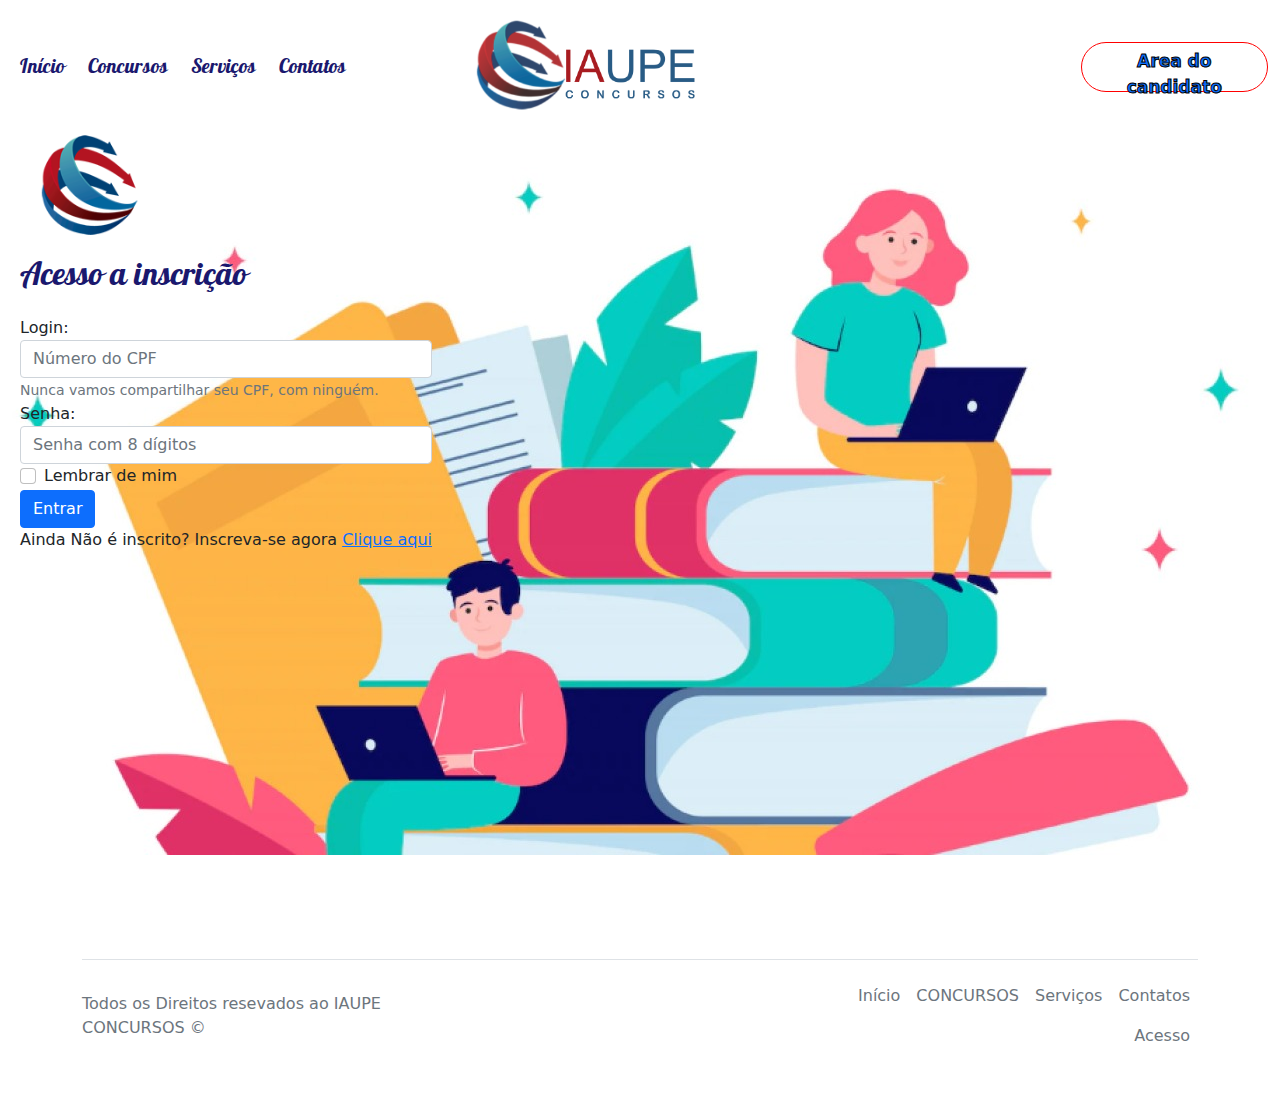
==== pages/acesso.html @ b19d6fc4 "Area de teste de sites" ====
<!DOCTYPE html>
<html lang="pt-br">
<head>
    <meta charset="UTF-8">
    <!-- Icone e título da Asupe-->
    <title>IAUPE CONCURSOS</title>
    <link rel="icon" href="../img/Logos/IconeIAUPE.png">
    <!-- Font google -->
    <link rel="preconnect" href="https://fonts.googleapis.com">
    <link rel="preconnect" href="https://fonts.gstatic.com" crossorigin>
    <link href="https://fonts.googleapis.com/css2?family=Pattaya&display=swap" rel="stylesheet">
    <!-- CSS -->
    <link rel="stylesheet" href="../css/main.css">
    <link rel="stylesheet" href="../bootstrap/css/bootstrap.min.css">
    <link rel="stylesheet" href="../normalize/normalize.css">
    <!-- JS -->
    <script defer src="../bootstrap/js/bootstrap.min.js"></script>
</head>

<body>
    <header>
        <!-- Menu das URLs -->
        <nav class="navbar navbar-expand-lg navbar-light">
            <div class="container-fluid">
              <button class="navbar-toggler" type="button"
              data-bs-toggle="collapse" data-bs-target="#navbarSupportedContent" 
              aria-controls="navbarSupportedContent" aria-expanded="false" 
              aria-label="Toggle navigation">
                <span class="navbar-toggler-icon"></span>
              </button>
              <div class="collapse navbar-collapse" id="navbarSupportedContent">
                <ul class="navbar-nav me-auto mb-2 mb-lg-0">
                  <li class="nav-item">
                    <a class="nav-link active" aria-current="page" 
                    href="../index.html"><h1>Início</h1></a>
                  </li>
                  <li class="nav-item">
                    <a class="nav-link" href="concursos.html"><h1>Concursos</h1></a>
                  </li>
                  <li class="nav-item">
                    <a class="nav-link" href="serviços.html"><h1>Serviços</h1></a>
                  </li>
                  <li class="nav-item">
                    <a class="nav-link" href="contatos.html"><h1>Contatos</h1></a>
                  </li>
              </div>
            </div>
            <div class="container">
           <!-- logo do Asupe atual -->
           <a class="logo" href="../index.html"> <img src="../img/Logos/Logo Concursos .png"> </a> 
           <!-- Área de acesso -->
           <button class="btn"><a href="acesso.html">
          <strong>Area do candidato</strong></a></button>
        </div>
          </nav>		
</header>

<header class="fundo-cadastro">
	<!-- Fomrmulário de Login -->
    <form class="Acessodosite" method="POST"  action="../Php/dadosClientes.php">
      <div class="postagemCa1">
        <img src="../img/Logos/IconeIAUPE.png"></div>
        <H1>Acesso a inscrição</H1>
      <div class="form-group">
        <label for="">Login:</label>
        <input type="text" class="form-control" id="CPF" 
        aria-describedby="emailHelp" placeholder="Número do CPF">
        <small id="emailHelp" class="form-text text-muted">
        Nunca vamos compartilhar seu CPF, com ninguém.</small>
      </div>
      <div class="form-group">
        <label for="exampleInputPassword1">Senha:</label>
        <input type="password" class="form-control" id="exampleInputPassword1"
        placeholder="Senha com 8 dígitos">
      </div>
      <div class="form-group form-check">
        <input type="checkbox" class="form-check-input" id="exampleCheck1">
        <label class="form-check-label" for="exampleCheck1">Lembrar de mim</label>
      </div>
      <button type="submit" class="btn btn-primary">Entrar</button>

      <p>Ainda Não é inscrito?  
        Inscreva-se agora <a href="Inscrição.html">Clique aqui</a></p>
    </form>

     
   
</div>

	</header>

  <div class="container">
    <footer class="d-flex flex-wrap justify-content-between align-items-center py-3 my-4 border-top">
      <p class="col-md-4 mb-0 text-muted">Todos os Direitos resevados ao IAUPE CONCURSOS &copy;</p>
  
      <a href="/" class="col-md-4 d-flex align-items-center 
      justify-content-center mb-3 mb-md-0 me-md-auto link-dark text-decoration-none">
        <svg class="bi me-2" width="40" height="32"> </svg>
      </a>
  
      <ul class="nav col-md-4 justify-content-end">
        <li class="nav-item"><a href="../index.html" class="nav-link px-2 text-muted">Início</a></li>
        <li class="nav-item"><a href="concursos.html" class="nav-link px-2 text-muted">CONCURSOS</a></li>
        <li class="nav-item"><a href="serviços.html" class="nav-link px-2 text-muted">Serviços</a></li>
        <li class="nav-item"><a href="contatos.html" class="nav-link px-2 text-muted">Contatos</a></li>
        <li class="nav-item"><a href="acesso.html" class="nav-link px-2 text-muted">Acesso</a></li>
      </ul>
  </footer>
</div>
</body>
</html>
---- css/main.css ----
:root {
	--rosa:#1a186e;
	--azul:rgb(255, 0, 0);
	--cinza:rgb(255, 255, 255);

}
h1 {
	color: var(--rosa);
	font-family: 'Pattaya', sans-serif;
}
h2,h3 {
	color: var(--rosa);
	font-family: 'Arial black', Times , sans-serif;
}



/* Logo */
header .container .logo img {
  width: 40%;
  height: 20%;
}

/*botão*/
header .container .btn a{
   font-size: 17px;
   text-decoration: none; 
   -webkit-text-stroke-width: 1px; 
   -webkit-text-stroke-color: #000;
}
header .container .btn {
    width: 800px;
    height: 50px;
	border-color: red;	
	border-radius: 120px;
}

/* Barra de navegação */
header .nav-link h1 {
    font-size: 20px;
    margin-right: 7px;
}
header .nav-link h1:hover {
   color:var(--azul);
}

/***********************/
/****Página inicial*****/
/**********************/
.col-lg-4 img {
    width: 400px;
    height: 250px;
}

/***********************/
/****Acesso*************/
/**********************/
.fundo-cadastro {
	background-image:url("../img/background/loginP.jpg");
	background-repeat: no-repeat;
	background-size: 100%;
	display: flex;
	width: 100%;
	height: 800px;
}
/* Fim */

/*Inscrições Abertas */
.InscriA a {
 text-decoration: none;

}

/* Em Andamento */
.Andamento tr {
	display: inline-block;
}
.Andamento a {
	text-decoration: none;
}

/*Postagens no site */
.postagemCa1 img {
	margin-left: 20px;
	width: 100px;
	height: 100px;
}

/* Login e senha */
.Acessodosite {
	margin-left: 20px;
}

/* Inscrição */
.Insc td{
	text-align: left;
	
}
.needs-validation {
	padding-left: 3%;
	
}


/***********************/
/****Contatos*****/
/**********************/
.fundo-contato {
	background-image: url("../img/background/contatos.jpg");
	background-repeat: no-repeat;
	background-size: 100%;
	display: flex;
	width: 100%;
	height: 800px;
}

/* Postagens */
#postagemC1 {
	background-color: darkblue;
	width: 100%;
	display: table;
}
#postagemC1 h1{
	color: orangered;
	font-family: Samanata, sans-serif;
	text-align: center;
}

/* concursos */
#Concursos{
	background-color: darkblue;
	width: 100%;
	display: table;
}
#Concursos h1 {
	color: white;
	font-family: monospace, sans-serif;
	text-align: center;
	text-shadow: 5px 2px 2px black;
}

/* background do site */
#fundo {
	width: 100%;
	display: flex;
}
/*Fim*/

/***********************/
/****Eventos*****/
/**********************/
.fundo-eventos {
	background-image: url("https://images.pexels.com/photos/919734/pexels-photo-919734.jpeg?auto=compress&cs=tinysrgb&dpr=2&h=650&w=940");
	background-repeat: no-repeat;
	background-size: 100%;
	display: flex;
	width: 100%;
	height: 800px;
}

/*Postagens no site */
#postagemE1 {
	background-color: yellow;
	width: 100%;
	display: table;
}
#postagemE1 h1{
	color: darkblue;
	text-align: center;
}

/* Background do site */
#fundo {
	width: 100%;
	display: flex;
}
/*  Fim  */

/***********************/
/****Serviços*****/
/**********************/
.fundo-serviços{
	background-image: url("../img/background/serviços.jpg");
	background-repeat: no-repeat;
	background-size: 100%;
	display: flex;
	width: 100%;
	height: 800px;
}
/* Postagens do site */
#postagemS1 {
	background-color: yellow;
	width: 100%;
	display: table;
}
#postagemS1 h1{
	color: orangered;
	font-family: Samanata , sans-serif;
	text-align: center;
}
/* Background do site */
#fundo {
	width: 100%;
	display: flex;
}
/*  Fim  */

/***********************/
/****Viagens*****/
/**********************/
.fundo-viagens{
	background-image: url("../img/background/viagens.jpg");
	background-repeat: no-repeat;
	background-size: 100%;
	display: flex;
	width: 100%;
	height: 800px;
}
/* Postagens */
#postagemV1 {
	background-color: cadetblue;
	width: 100%;
	display: table;
}
#postagemV1 h1{
	color: orangered;
	font-family: Samanata, sans-serif;
	text-align: center;
}
/* background do site */
#fundo {
	width: 100%;
	display: flex;
}
/* Fim */
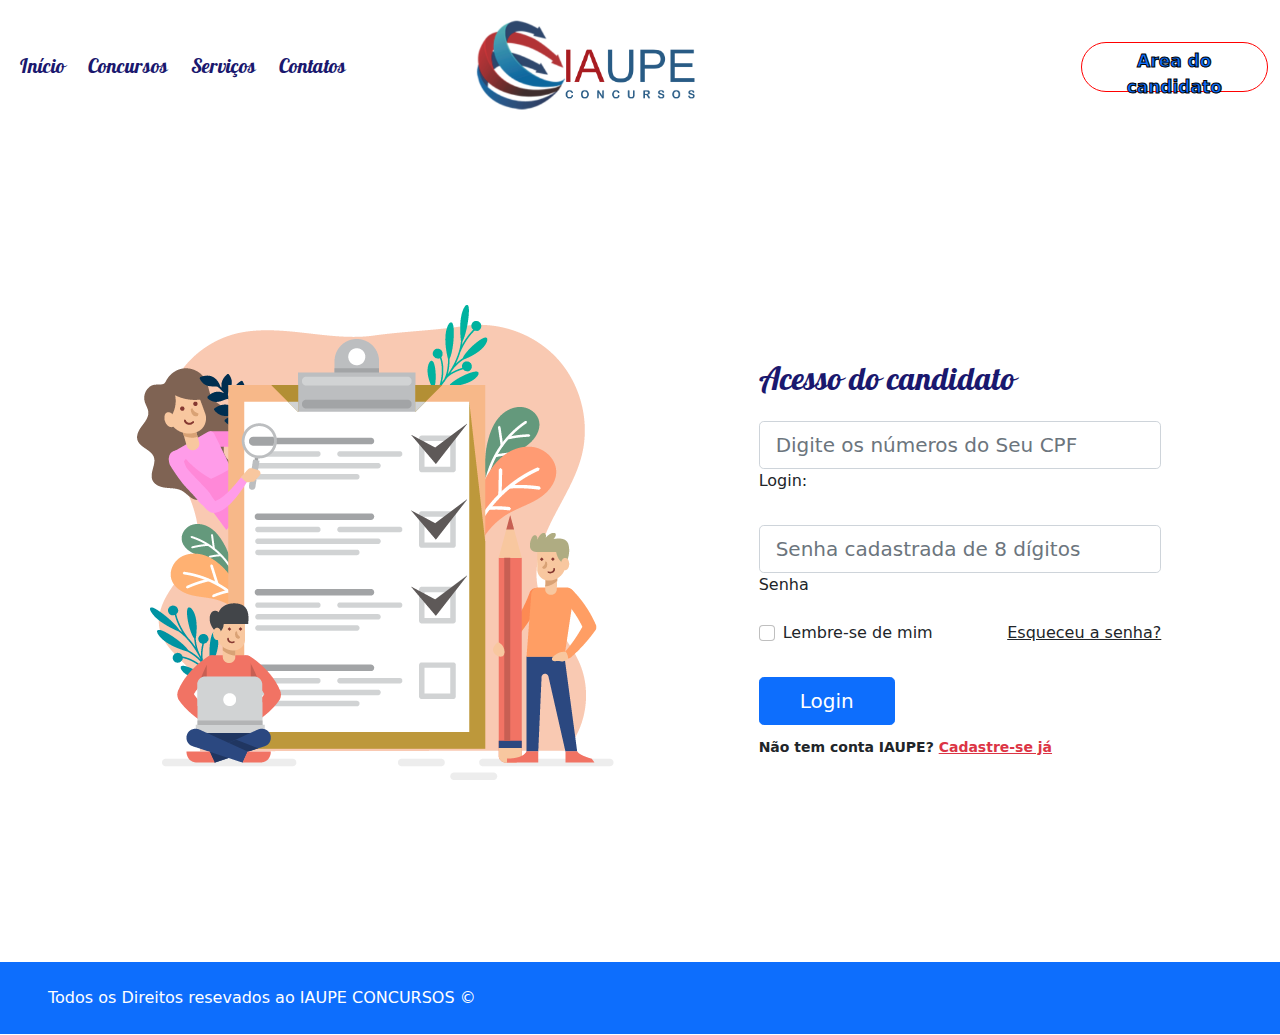
==== commit 03b842e4: "Atualização da página de Login e Inscrição" ====
--- a/pages/acesso.html
+++ b/pages/acesso.html
@@ -18,94 +18,119 @@
 </head>
 
 <body>
-    <header>
-        <!-- Menu das URLs -->
-        <nav class="navbar navbar-expand-lg navbar-light">
-            <div class="container-fluid">
-              <button class="navbar-toggler" type="button"
-              data-bs-toggle="collapse" data-bs-target="#navbarSupportedContent" 
-              aria-controls="navbarSupportedContent" aria-expanded="false" 
-              aria-label="Toggle navigation">
-                <span class="navbar-toggler-icon"></span>
-              </button>
-              <div class="collapse navbar-collapse" id="navbarSupportedContent">
-                <ul class="navbar-nav me-auto mb-2 mb-lg-0">
-                  <li class="nav-item">
-                    <a class="nav-link active" aria-current="page" 
-                    href="../index.html"><h1>Início</h1></a>
-                  </li>
-                  <li class="nav-item">
-                    <a class="nav-link" href="concursos.html"><h1>Concursos</h1></a>
-                  </li>
-                  <li class="nav-item">
-                    <a class="nav-link" href="serviços.html"><h1>Serviços</h1></a>
-                  </li>
-                  <li class="nav-item">
-                    <a class="nav-link" href="contatos.html"><h1>Contatos</h1></a>
-                  </li>
-              </div>
+  <header>
+    <!-- Menu das URLs -->
+    <nav class="navbar navbar-expand-lg navbar-light">
+        <div class="container-fluid">
+          <button class="navbar-toggler" type="button"
+          data-bs-toggle="collapse" data-bs-target="#navbarSupportedContent" 
+          aria-controls="navbarSupportedContent" aria-expanded="false" 
+          aria-label="Toggle navigation">
+            <span class="navbar-toggler-icon"></span>
+          </button>
+          <div class="collapse navbar-collapse" id="navbarSupportedContent">
+            <ul class="navbar-nav me-auto mb-2 mb-lg-0">
+              <li class="nav-item">
+                <a class="nav-link active" aria-current="page" 
+                href="../index.html"><h1>Início</h1></a>
+              </li>
+              <li class="nav-item">
+                <a class="nav-link" href="concursos.html"><h1>Concursos</h1></a>
+              </li>
+              <li class="nav-item">
+                <a class="nav-link" href="serviços.html"><h1>Serviços</h1></a>
+              </li>
+              <li class="nav-item">
+                <a class="nav-link" href="contatos.html"><h1>Contatos</h1></a>
+              </li>
+          </div>
+        </div>
+        <div class="container">
+          <!-- logo do Asupe atual -->
+          <a class="logo" href="../index.html"> <img src="../img/Logos/Logo Concursos .png"> </a> 
+          <!-- Área de acesso -->
+          <button class="btn"><a href="acesso.html">
+         <strong>Area do candidato</strong></a></button>
+       </div>
+         </nav>		
+      </header>
+
+
+  <section class="vh-100">
+  <div class="container-fluid h-custom">
+    <div class="row d-flex justify-content-center align-items-center h-100">
+      <div class="col-md-9 col-lg-6 col-xl-5">
+        <img src="../img/banners/conteudo/inscrições.png"
+          class="img-fluid" alt="Iaupe Logo">
+      </div>
+      <div class="col-md-8 col-lg-6 col-xl-4 offset-xl-1">
+        <form>
+
+          <H1>Acesso do candidato</H1>
+
+          <!-- Email input -->
+          <div class="form-outline mb-4">
+            <input type="email" id="form3Example3" class="form-control form-control-lg"
+              placeholder="Digite os números do Seu CPF" />
+            <label class="form-label" for="form3Example3">Login:</label>
+          </div>
+
+          <!-- Password input -->
+          <div class="form-outline mb-3">
+            <input type="password" id="form3Example4" class="form-control form-control-lg"
+              placeholder="Senha cadastrada de 8 dígitos" />
+            <label class="form-label" for="form3Example4">Senha</label>
+          </div>
+
+          <div class="d-flex justify-content-between align-items-center">
+            <!-- Checkbox -->
+            <div class="form-check mb-0">
+              <input class="form-check-input me-2" type="checkbox" value="" id="form2Example3" />
+              <label class="form-check-label" for="form2Example3">
+                Lembre-se de mim
+              </label>
             </div>
-            <div class="container">
-           <!-- logo do Asupe atual -->
-           <a class="logo" href="../index.html"> <img src="../img/Logos/Logo Concursos .png"> </a> 
-           <!-- Área de acesso -->
-           <button class="btn"><a href="acesso.html">
-          <strong>Area do candidato</strong></a></button>
-        </div>
-          </nav>		
-</header>
+            <a href="#!" class="text-body">Esqueceu a senha?</a>
+          </div>
 
-<header class="fundo-cadastro">
-	<!-- Fomrmulário de Login -->
-    <form class="Acessodosite" method="POST"  action="../Php/dadosClientes.php">
-      <div class="postagemCa1">
-        <img src="../img/Logos/IconeIAUPE.png"></div>
-        <H1>Acesso a inscrição</H1>
-      <div class="form-group">
-        <label for="">Login:</label>
-        <input type="text" class="form-control" id="CPF" 
-        aria-describedby="emailHelp" placeholder="Número do CPF">
-        <small id="emailHelp" class="form-text text-muted">
-        Nunca vamos compartilhar seu CPF, com ninguém.</small>
+          <div class="text-center text-lg-start mt-4 pt-2">
+            <button type="button" class="btn btn-primary btn-lg"
+              style="padding-left: 2.5rem; padding-right: 2.5rem;">Login</button>
+            <p class="small fw-bold mt-2 pt-1 mb-0">Não tem conta IAUPE? <a href="Inscrição.html"
+                class="link-danger">Cadastre-se já</a></p>
+          </div>
+
+        </form>
       </div>
-      <div class="form-group">
-        <label for="exampleInputPassword1">Senha:</label>
-        <input type="password" class="form-control" id="exampleInputPassword1"
-        placeholder="Senha com 8 dígitos">
-      </div>
-      <div class="form-group form-check">
-        <input type="checkbox" class="form-check-input" id="exampleCheck1">
-        <label class="form-check-label" for="exampleCheck1">Lembrar de mim</label>
-      </div>
-      <button type="submit" class="btn btn-primary">Entrar</button>
+    </div>
+  </div>
+  <div
+    class="d-flex flex-column flex-md-row text-center text-md-start justify-content-between py-4 px-4 px-xl-5 bg-primary">
+    <!-- Copyright -->
+    <div class="text-white mb-3 mb-md-0">
+      Todos os Direitos resevados ao IAUPE CONCURSOS &copy;
+    </div>
+    <!-- Copyright -->
 
-      <p>Ainda Não é inscrito?  
-        Inscreva-se agora <a href="Inscrição.html">Clique aqui</a></p>
-    </form>
+    <!-- Right -->
+    <div>
+      <a href="#!" class="text-white me-4">
+        <i class="fab fa-facebook-f"></i>
+      </a>
+      <a href="#!" class="text-white me-4">
+        <i class="fab fa-twitter"></i>
+      </a>
+      <a href="#!" class="text-white me-4">
+        <i class="fab fa-google"></i>
+      </a>
+      <a href="#!" class="text-white">
+        <i class="fab fa-linkedin-in"></i>
+      </a>
+    </div>
+    <!-- Right -->
+  </div>
+</section>
 
-     
-   
-</div>
-
-	</header>
-
-  <div class="container">
-    <footer class="d-flex flex-wrap justify-content-between align-items-center py-3 my-4 border-top">
-      <p class="col-md-4 mb-0 text-muted">Todos os Direitos resevados ao IAUPE CONCURSOS &copy;</p>
-  
-      <a href="/" class="col-md-4 d-flex align-items-center 
-      justify-content-center mb-3 mb-md-0 me-md-auto link-dark text-decoration-none">
-        <svg class="bi me-2" width="40" height="32"> </svg>
-      </a>
-  
-      <ul class="nav col-md-4 justify-content-end">
-        <li class="nav-item"><a href="../index.html" class="nav-link px-2 text-muted">Início</a></li>
-        <li class="nav-item"><a href="concursos.html" class="nav-link px-2 text-muted">CONCURSOS</a></li>
-        <li class="nav-item"><a href="serviços.html" class="nav-link px-2 text-muted">Serviços</a></li>
-        <li class="nav-item"><a href="contatos.html" class="nav-link px-2 text-muted">Contatos</a></li>
-        <li class="nav-item"><a href="acesso.html" class="nav-link px-2 text-muted">Acesso</a></li>
-      </ul>
-  </footer>
 </div>
 </body>
 </html>--- a/css/main.css
+++ b/css/main.css
@@ -232,4 +232,22 @@
 	width: 100%;
 	display: flex;
 }
+
+.divider:after,
+.divider:before {
+content: "";
+flex: 1;
+height: 1px;
+background: #eee;
+}
+.h-custom {
+height: calc(100% - 73px);
+}
+@media (max-width: 450px) {
+.h-custom {
+height: 100%;
+}
+}
+
+
 /* Fim */
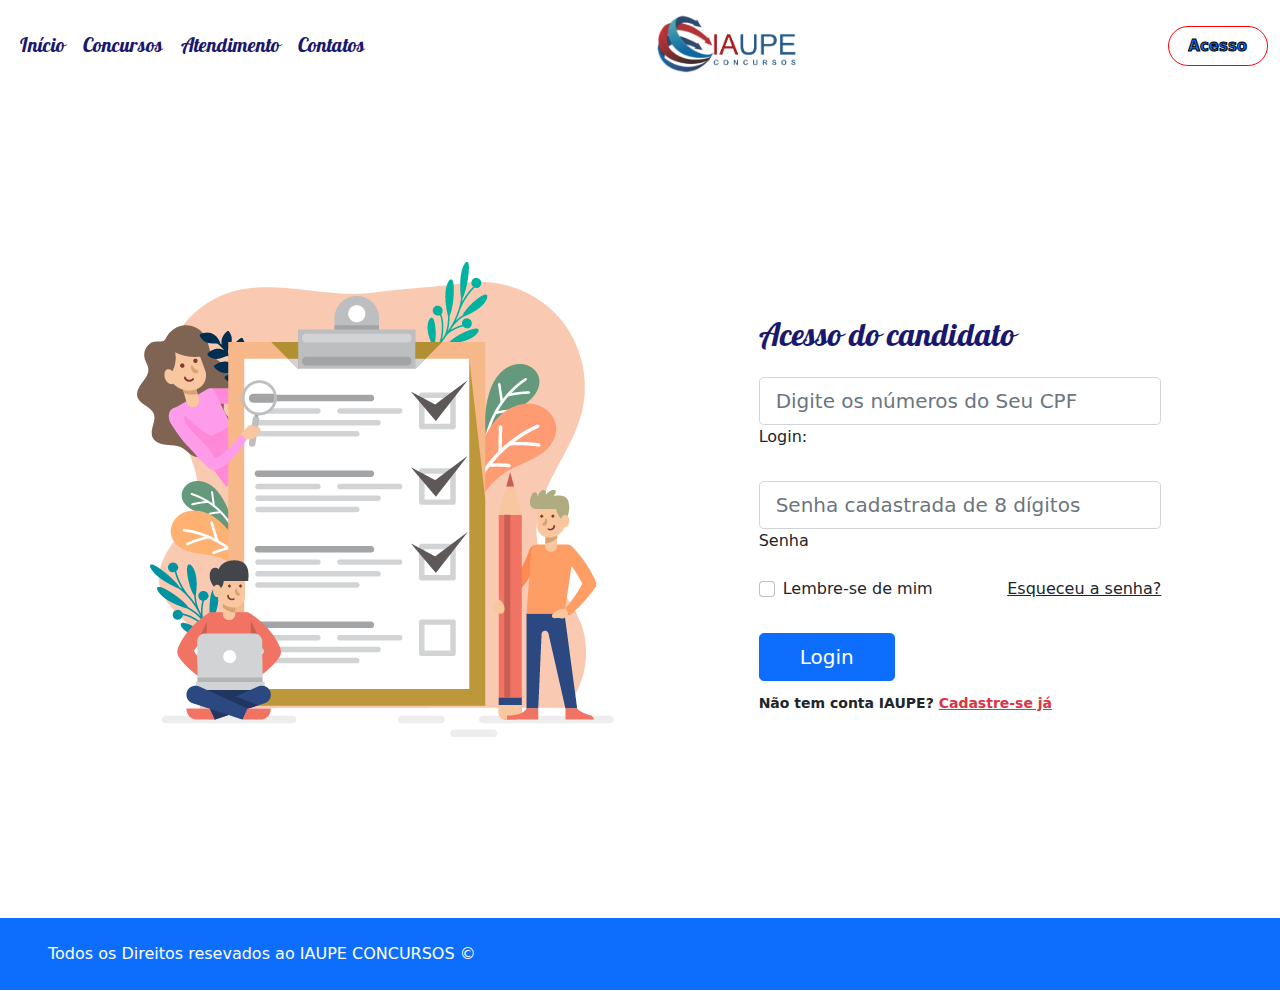
==== commit 84c5e0da: "Atualização visual" ====
--- a/pages/acesso.html
+++ b/pages/acesso.html
@@ -38,7 +38,7 @@
                 <a class="nav-link" href="concursos.html"><h1>Concursos</h1></a>
               </li>
               <li class="nav-item">
-                <a class="nav-link" href="serviços.html"><h1>Serviços</h1></a>
+                <a class="nav-link" href="serviços.html"><h1>Atendimento</h1></a>
               </li>
               <li class="nav-item">
                 <a class="nav-link" href="contatos.html"><h1>Contatos</h1></a>
@@ -50,7 +50,7 @@
           <a class="logo" href="../index.html"> <img src="../img/Logos/Logo Concursos .png"> </a> 
           <!-- Área de acesso -->
           <button class="btn"><a href="acesso.html">
-         <strong>Area do candidato</strong></a></button>
+         <strong>Acesso</strong></a></button>
        </div>
          </nav>		
       </header>
@@ -99,7 +99,6 @@
             <p class="small fw-bold mt-2 pt-1 mb-0">Não tem conta IAUPE? <a href="Inscrição.html"
                 class="link-danger">Cadastre-se já</a></p>
           </div>
-
         </form>
       </div>
     </div>
@@ -111,26 +110,8 @@
       Todos os Direitos resevados ao IAUPE CONCURSOS &copy;
     </div>
     <!-- Copyright -->
-
-    <!-- Right -->
-    <div>
-      <a href="#!" class="text-white me-4">
-        <i class="fab fa-facebook-f"></i>
-      </a>
-      <a href="#!" class="text-white me-4">
-        <i class="fab fa-twitter"></i>
-      </a>
-      <a href="#!" class="text-white me-4">
-        <i class="fab fa-google"></i>
-      </a>
-      <a href="#!" class="text-white">
-        <i class="fab fa-linkedin-in"></i>
-      </a>
-    </div>
-    <!-- Right -->
   </div>
 </section>
-
 </div>
 </body>
 </html>--- a/css/main.css
+++ b/css/main.css
@@ -13,32 +13,29 @@
 	font-family: 'Arial black', Times , sans-serif;
 }
 
-
-
 /* Logo */
 header .container .logo img {
-  width: 40%;
-  height: 20%;
+  width: 30%;
 }
 
 /*botão*/
 header .container .btn a{
-   font-size: 17px;
+   font-size: 15px;
    text-decoration: none; 
    -webkit-text-stroke-width: 1px; 
    -webkit-text-stroke-color: #000;
 }
 header .container .btn {
-    width: 800px;
-    height: 50px;
+    width: 450px;
+    height: 40px;
 	border-color: red;	
-	border-radius: 120px;
+	border-radius: 100px;
 }
 
 /* Barra de navegação */
 header .nav-link h1 {
     font-size: 20px;
-    margin-right: 7px;
+    margin-right: 2px;
 }
 header .nav-link h1:hover {
    color:var(--azul);
@@ -48,8 +45,8 @@
 /****Página inicial*****/
 /**********************/
 .col-lg-4 img {
-    width: 400px;
-    height: 250px;
+    width:90%;
+    height:50%;
 }
 
 /***********************/
